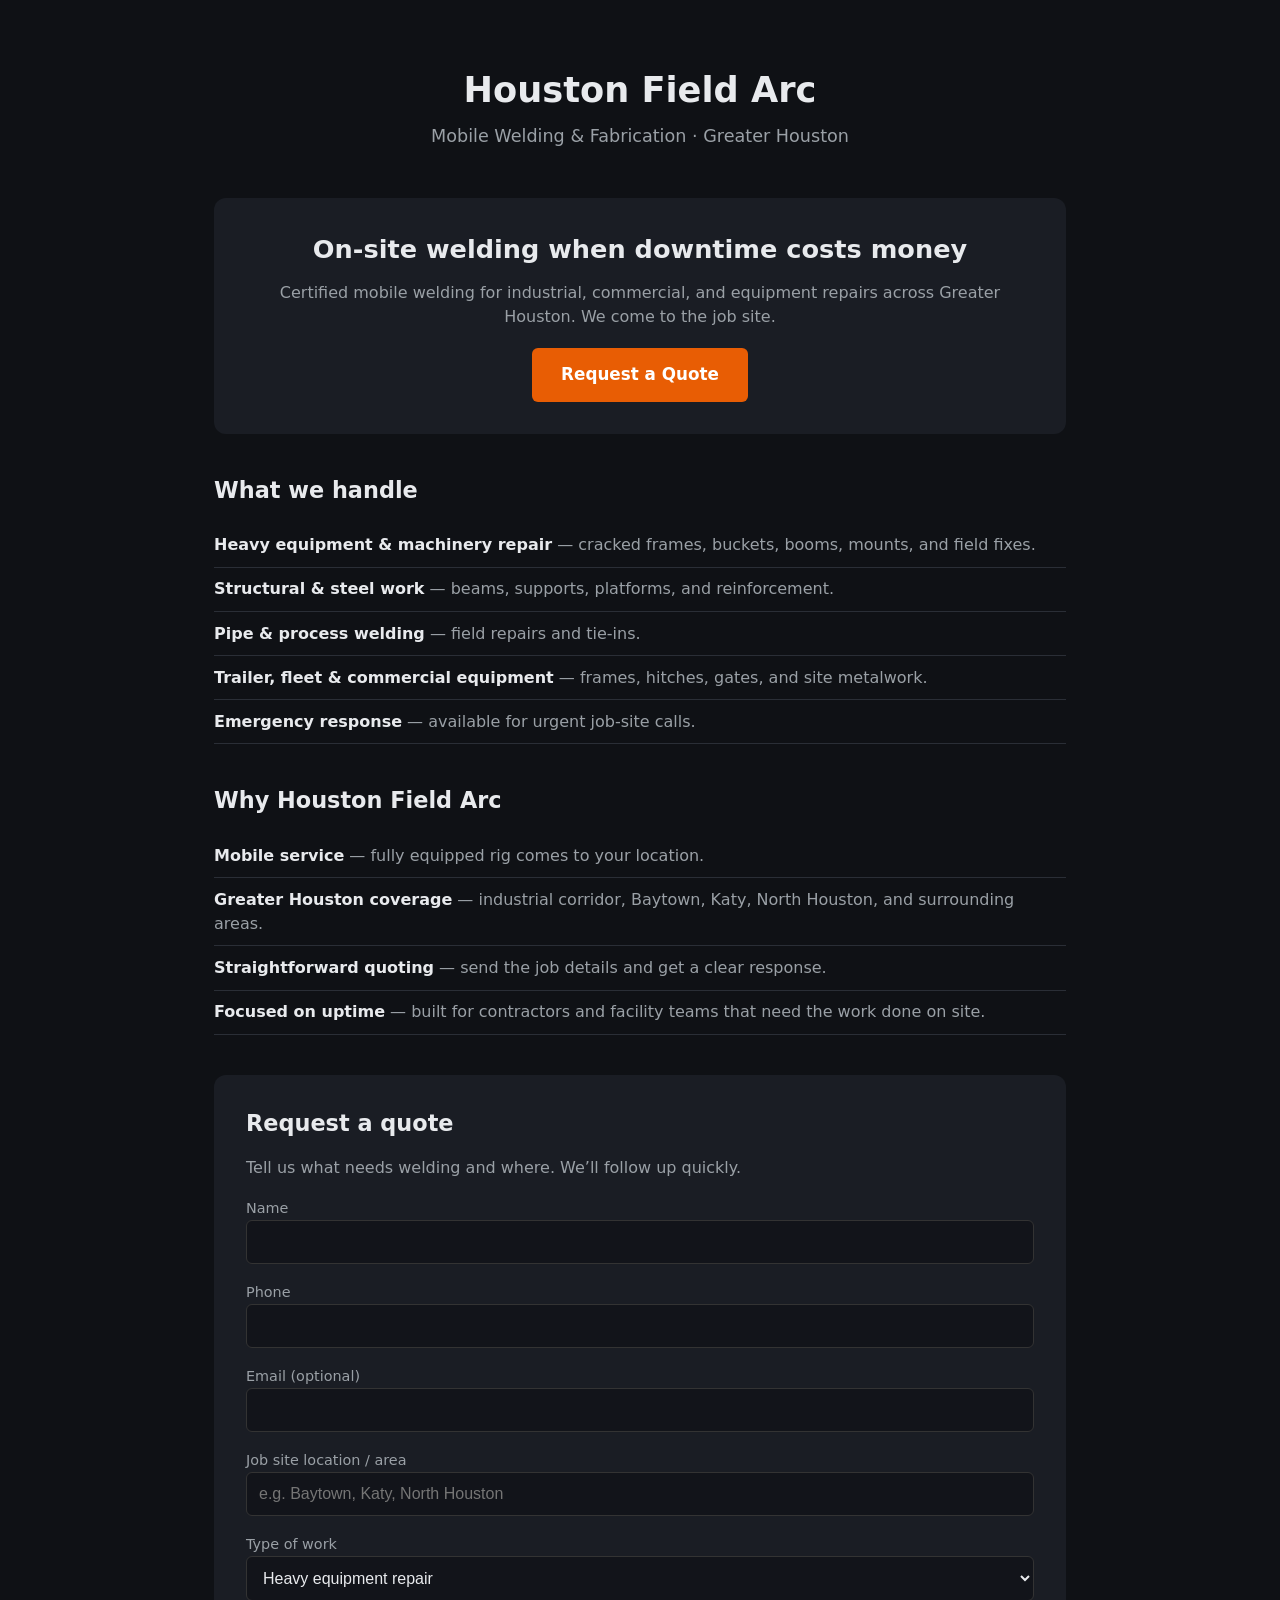
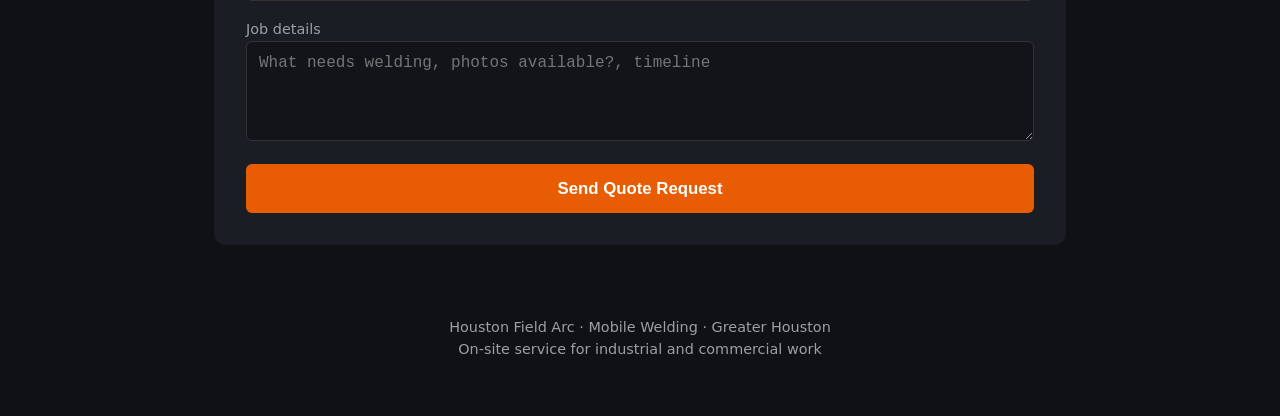
==== index.html @ 2a17fc06 "Add Houston Field Arc landing page" ====
<!DOCTYPE html>
<html lang="en">
<head>
  <meta charset="UTF-8">
  <meta name="viewport" content="width=device-width, initial-scale=1.0">
  <title>Houston Field Arc | Mobile Welding & Fabrication</title>
  <meta name="description" content="Mobile welding and fabrication in Greater Houston. On-site repairs for industrial, commercial, and equipment work. Fast response.">
  <style>
    :root {
      --bg: #0f1115;
      --card: #1a1d24;
      --accent: #e85d04;
      --text: #e8eaed;
      --muted: #9aa0a6;
    }
    * { box-sizing: border-box; margin: 0; padding: 0; }
    body {
      font-family: system-ui, -apple-system, Segoe UI, Roboto, sans-serif;
      background: var(--bg);
      color: var(--text);
      line-height: 1.5;
    }
    .container { max-width: 900px; margin: 0 auto; padding: 1.5rem; }
    header {
      text-align: center;
      padding: 2.5rem 1rem 1.5rem;
    }
    header h1 { font-size: 2.2rem; margin-bottom: 0.4rem; }
    header p { color: var(--muted); font-size: 1.1rem; }
    .hero {
      background: var(--card);
      border-radius: 12px;
      padding: 2rem;
      margin: 1.5rem 0;
      text-align: center;
    }
    .hero h2 { font-size: 1.6rem; margin-bottom: 0.8rem; }
    .hero p { margin-bottom: 1.2rem; color: var(--muted); }
    .btn {
      display: inline-block;
      background: var(--accent);
      color: #fff;
      padding: 0.9rem 1.8rem;
      border-radius: 6px;
      text-decoration: none;
      font-weight: 600;
      font-size: 1.05rem;
    }
    .btn:hover { opacity: 0.9; }
    section { margin: 2.5rem 0; }
    h3 { font-size: 1.4rem; margin-bottom: 1rem; }
    ul { list-style: none; }
    ul li {
      padding: 0.6rem 0;
      border-bottom: 1px solid #2a2e36;
      color: var(--muted);
    }
    ul li strong { color: var(--text); }
    .form-card {
      background: var(--card);
      border-radius: 12px;
      padding: 2rem;
    }
    form { display: grid; gap: 1rem; }
    label { font-size: 0.9rem; color: var(--muted); }
    input, textarea, select {
      width: 100%;
      padding: 0.75rem;
      border: 1px solid #333;
      border-radius: 6px;
      background: #12141a;
      color: var(--text);
      font-size: 1rem;
    }
    textarea { min-height: 100px; resize: vertical; }
    button[type="submit"] {
      background: var(--accent);
      color: #fff;
      border: none;
      padding: 0.9rem;
      border-radius: 6px;
      font-weight: 600;
      cursor: pointer;
      font-size: 1.05rem;
    }
    footer {
      text-align: center;
      padding: 2rem 1rem;
      color: var(--muted);
      font-size: 0.9rem;
    }
  </style>
</head>
<body>
  <div class="container">
    <header>
      <h1>Houston Field Arc</h1>
      <p>Mobile Welding & Fabrication · Greater Houston</p>
    </header>

    <div class="hero">
      <h2>On-site welding when downtime costs money</h2>
      <p>Certified mobile welding for industrial, commercial, and equipment repairs across Greater Houston. We come to the job site.</p>
      <a href="#quote" class="btn">Request a Quote</a>
    </div>

    <section>
      <h3>What we handle</h3>
      <ul>
        <li><strong>Heavy equipment & machinery repair</strong> — cracked frames, buckets, booms, mounts, and field fixes.</li>
        <li><strong>Structural & steel work</strong> — beams, supports, platforms, and reinforcement.</li>
        <li><strong>Pipe & process welding</strong> — field repairs and tie-ins.</li>
        <li><strong>Trailer, fleet & commercial equipment</strong> — frames, hitches, gates, and site metalwork.</li>
        <li><strong>Emergency response</strong> — available for urgent job-site calls.</li>
      </ul>
    </section>

    <section>
      <h3>Why Houston Field Arc</h3>
      <ul>
        <li><strong>Mobile service</strong> — fully equipped rig comes to your location.</li>
        <li><strong>Greater Houston coverage</strong> — industrial corridor, Baytown, Katy, North Houston, and surrounding areas.</li>
        <li><strong>Straightforward quoting</strong> — send the job details and get a clear response.</li>
        <li><strong>Focused on uptime</strong> — built for contractors and facility teams that need the work done on site.</li>
      </ul>
    </section>

    <section id="quote" class="form-card">
      <h3>Request a quote</h3>
      <p style="color: var(--muted); margin-bottom: 1rem;">Tell us what needs welding and where. We’ll follow up quickly.</p>
      <form name="quote" method="POST" data-netlify="true" netlify-honeypot="bot-field">
        <input type="hidden" name="form-name" value="quote">
        <p style="display:none;"><label>Don’t fill this out: <input name="bot-field"></label></p>
        <div>
          <label for="name">Name</label>
          <input type="text" id="name" name="name" required>
        </div>
        <div>
          <label for="phone">Phone</label>
          <input type="tel" id="phone" name="phone" required>
        </div>
        <div>
          <label for="email">Email (optional)</label>
          <input type="email" id="email" name="email">
        </div>
        <div>
          <label for="location">Job site location / area</label>
          <input type="text" id="location" name="location" placeholder="e.g. Baytown, Katy, North Houston" required>
        </div>
        <div>
          <label for="service">Type of work</label>
          <select id="service" name="service">
            <option>Heavy equipment repair</option>
            <option>Structural / steel</option>
            <option>Pipe / process</option>
            <option>Trailer or fleet</option>
            <option>Emergency / urgent</option>
            <option>Other</option>
          </select>
        </div>
        <div>
          <label for="details">Job details</label>
          <textarea id="details" name="details" placeholder="What needs welding, photos available?, timeline" required></textarea>
        </div>
        <button type="submit">Send Quote Request</button>
      </form>
    </section>

    <footer>
      Houston Field Arc · Mobile Welding · Greater Houston<br>
      On-site service for industrial and commercial work
    </footer>
  </div>
</body>
</html>
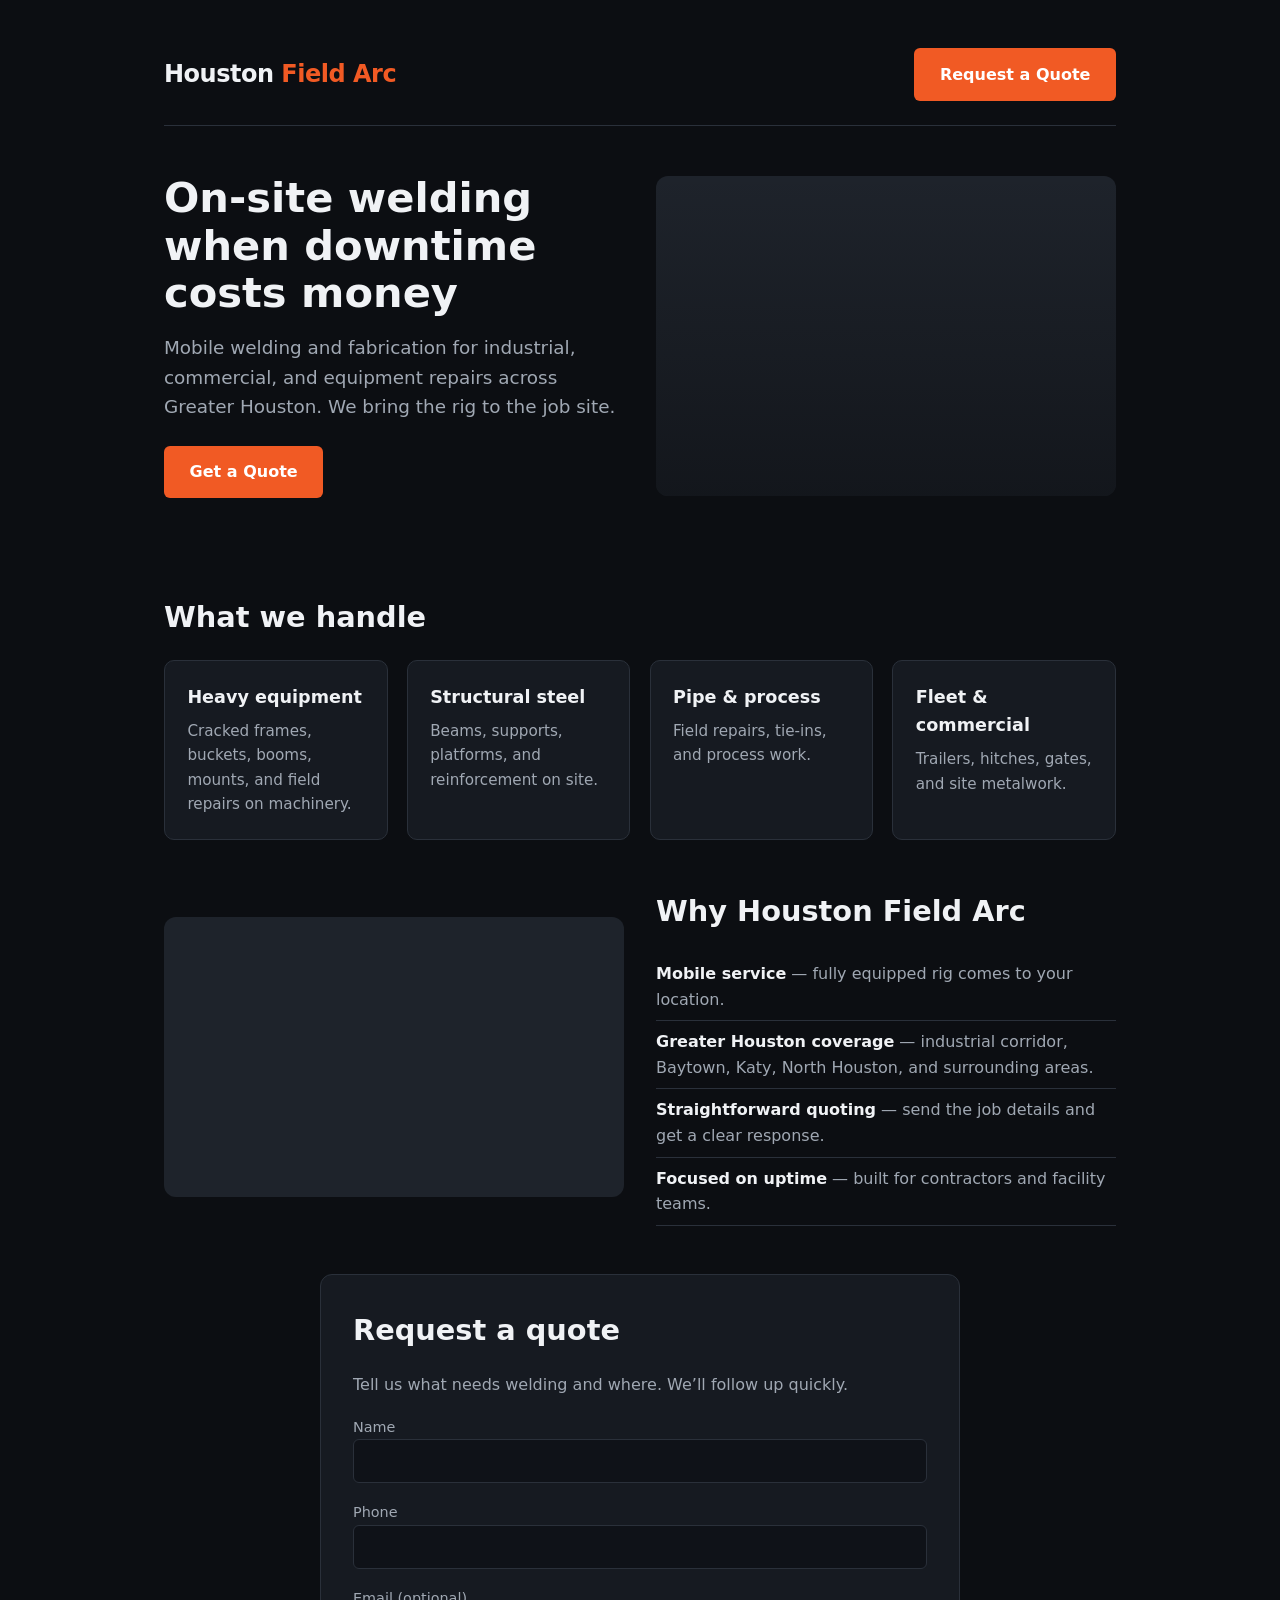
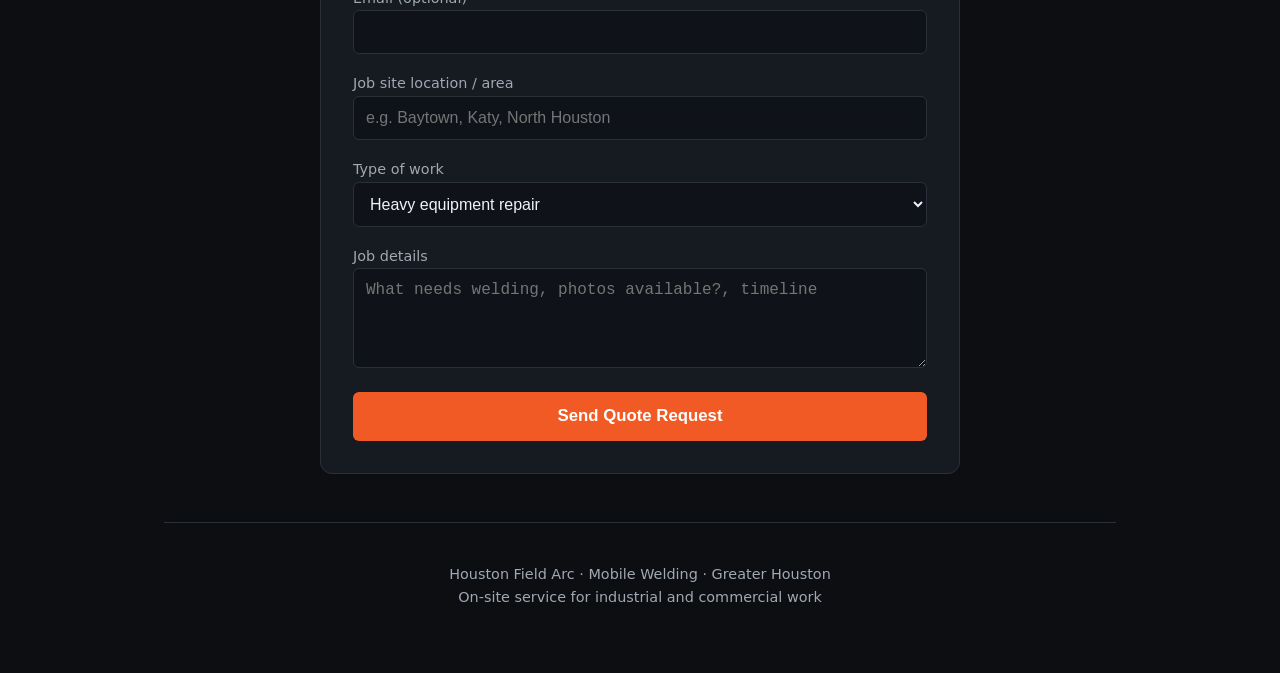
==== commit b9dfbfa4: "Improve layout and visual design of landing page" ====
--- a/index.html
+++ b/index.html
@@ -7,68 +7,109 @@
   <meta name="description" content="Mobile welding and fabrication in Greater Houston. On-site repairs for industrial, commercial, and equipment work. Fast response.">
   <style>
     :root {
-      --bg: #0f1115;
-      --card: #1a1d24;
-      --accent: #e85d04;
-      --text: #e8eaed;
-      --muted: #9aa0a6;
+      --bg: #0c0e12;
+      --card: #161a21;
+      --accent: #f15a24;
+      --accent-dark: #d14a1a;
+      --text: #f0f2f5;
+      --muted: #a0a8b3;
+      --border: #2a303a;
     }
     * { box-sizing: border-box; margin: 0; padding: 0; }
     body {
       font-family: system-ui, -apple-system, Segoe UI, Roboto, sans-serif;
       background: var(--bg);
       color: var(--text);
-      line-height: 1.5;
-    }
-    .container { max-width: 900px; margin: 0 auto; padding: 1.5rem; }
+      line-height: 1.6;
+    }
+    .container { max-width: 1000px; margin: 0 auto; padding: 1.5rem; }
     header {
-      text-align: center;
-      padding: 2.5rem 1rem 1.5rem;
-    }
-    header h1 { font-size: 2.2rem; margin-bottom: 0.4rem; }
-    header p { color: var(--muted); font-size: 1.1rem; }
+      display: flex;
+      justify-content: space-between;
+      align-items: center;
+      padding: 1.5rem 0;
+      border-bottom: 1px solid var(--border);
+    }
+    .logo { font-size: 1.5rem; font-weight: 700; letter-spacing: -0.5px; }
+    .logo span { color: var(--accent); }
     .hero {
-      background: var(--card);
-      border-radius: 12px;
-      padding: 2rem;
-      margin: 1.5rem 0;
-      text-align: center;
-    }
-    .hero h2 { font-size: 1.6rem; margin-bottom: 0.8rem; }
-    .hero p { margin-bottom: 1.2rem; color: var(--muted); }
+      display: grid;
+      grid-template-columns: 1fr 1fr;
+      gap: 2rem;
+      align-items: center;
+      padding: 3rem 0;
+    }
+    .hero-text h1 { font-size: 2.6rem; line-height: 1.15; margin-bottom: 1rem; }
+    .hero-text p { color: var(--muted); font-size: 1.15rem; margin-bottom: 1.5rem; }
     .btn {
       display: inline-block;
       background: var(--accent);
       color: #fff;
-      padding: 0.9rem 1.8rem;
+      padding: 0.85rem 1.6rem;
       border-radius: 6px;
       text-decoration: none;
       font-weight: 600;
-      font-size: 1.05rem;
-    }
-    .btn:hover { opacity: 0.9; }
-    section { margin: 2.5rem 0; }
-    h3 { font-size: 1.4rem; margin-bottom: 1rem; }
-    ul { list-style: none; }
-    ul li {
-      padding: 0.6rem 0;
-      border-bottom: 1px solid #2a2e36;
-      color: var(--muted);
-    }
-    ul li strong { color: var(--text); }
+      font-size: 1rem;
+    }
+    .btn:hover { background: var(--accent-dark); }
+    .hero-image {
+      background: #1e232b url('https://images.unsplash.com/photo-1504328345606-18bbc8c9d7d1?auto=format&fit=crop&w=800&q=80') center/cover;
+      height: 320px;
+      border-radius: 12px;
+      position: relative;
+    }
+    .hero-image::after {
+      content: '';
+      position: absolute;
+      inset: 0;
+      background: linear-gradient(to top, rgba(12,14,18,0.6), transparent);
+      border-radius: 12px;
+    }
+    section { margin: 3rem 0; }
+    h2 { font-size: 1.8rem; margin-bottom: 1.2rem; }
+    .services {
+      display: grid;
+      grid-template-columns: repeat(auto-fit, minmax(220px, 1fr));
+      gap: 1.2rem;
+    }
+    .service-card {
+      background: var(--card);
+      border: 1px solid var(--border);
+      border-radius: 10px;
+      padding: 1.4rem;
+    }
+    .service-card h3 { font-size: 1.1rem; margin-bottom: 0.5rem; }
+    .service-card p { color: var(--muted); font-size: 0.95rem; }
+    .why {
+      display: grid;
+      grid-template-columns: 1fr 1fr;
+      gap: 2rem;
+      align-items: center;
+    }
+    .why-image {
+      background: #1e232b url('https://images.unsplash.com/photo-1581094794329-c8112a89af12?auto=format&fit=crop&w=800&q=80') center/cover;
+      height: 280px;
+      border-radius: 12px;
+    }
+    .why ul { list-style: none; }
+    .why li { padding: 0.5rem 0; color: var(--muted); border-bottom: 1px solid var(--border); }
+    .why li strong { color: var(--text); }
     .form-card {
       background: var(--card);
+      border: 1px solid var(--border);
       border-radius: 12px;
       padding: 2rem;
+      max-width: 640px;
+      margin: 0 auto;
     }
     form { display: grid; gap: 1rem; }
     label { font-size: 0.9rem; color: var(--muted); }
     input, textarea, select {
       width: 100%;
       padding: 0.75rem;
-      border: 1px solid #333;
+      border: 1px solid var(--border);
       border-radius: 6px;
-      background: #12141a;
+      background: #0f1218;
       color: var(--text);
       font-size: 1rem;
     }
@@ -83,50 +124,75 @@
       cursor: pointer;
       font-size: 1.05rem;
     }
+    button[type="submit"]:hover { background: var(--accent-dark); }
     footer {
       text-align: center;
-      padding: 2rem 1rem;
+      padding: 2.5rem 1rem;
       color: var(--muted);
       font-size: 0.9rem;
+      border-top: 1px solid var(--border);
+      margin-top: 3rem;
+    }
+    @media (max-width: 700px) {
+      .hero, .why { grid-template-columns: 1fr; }
+      .hero-text h1 { font-size: 2rem; }
+      header { flex-direction: column; gap: 0.5rem; text-align: center; }
     }
   </style>
 </head>
 <body>
   <div class="container">
     <header>
-      <h1>Houston Field Arc</h1>
-      <p>Mobile Welding & Fabrication · Greater Houston</p>
+      <div class="logo">Houston <span>Field Arc</span></div>
+      <a href="#quote" class="btn">Request a Quote</a>
     </header>
 
     <div class="hero">
-      <h2>On-site welding when downtime costs money</h2>
-      <p>Certified mobile welding for industrial, commercial, and equipment repairs across Greater Houston. We come to the job site.</p>
-      <a href="#quote" class="btn">Request a Quote</a>
+      <div class="hero-text">
+        <h1>On-site welding when downtime costs money</h1>
+        <p>Mobile welding and fabrication for industrial, commercial, and equipment repairs across Greater Houston. We bring the rig to the job site.</p>
+        <a href="#quote" class="btn">Get a Quote</a>
+      </div>
+      <div class="hero-image"></div>
     </div>
 
     <section>
-      <h3>What we handle</h3>
-      <ul>
-        <li><strong>Heavy equipment & machinery repair</strong> — cracked frames, buckets, booms, mounts, and field fixes.</li>
-        <li><strong>Structural & steel work</strong> — beams, supports, platforms, and reinforcement.</li>
-        <li><strong>Pipe & process welding</strong> — field repairs and tie-ins.</li>
-        <li><strong>Trailer, fleet & commercial equipment</strong> — frames, hitches, gates, and site metalwork.</li>
-        <li><strong>Emergency response</strong> — available for urgent job-site calls.</li>
-      </ul>
+      <h2>What we handle</h2>
+      <div class="services">
+        <div class="service-card">
+          <h3>Heavy equipment</h3>
+          <p>Cracked frames, buckets, booms, mounts, and field repairs on machinery.</p>
+        </div>
+        <div class="service-card">
+          <h3>Structural steel</h3>
+          <p>Beams, supports, platforms, and reinforcement on site.</p>
+        </div>
+        <div class="service-card">
+          <h3>Pipe & process</h3>
+          <p>Field repairs, tie-ins, and process work.</p>
+        </div>
+        <div class="service-card">
+          <h3>Fleet & commercial</h3>
+          <p>Trailers, hitches, gates, and site metalwork.</p>
+        </div>
+      </div>
     </section>
 
-    <section>
-      <h3>Why Houston Field Arc</h3>
-      <ul>
-        <li><strong>Mobile service</strong> — fully equipped rig comes to your location.</li>
-        <li><strong>Greater Houston coverage</strong> — industrial corridor, Baytown, Katy, North Houston, and surrounding areas.</li>
-        <li><strong>Straightforward quoting</strong> — send the job details and get a clear response.</li>
-        <li><strong>Focused on uptime</strong> — built for contractors and facility teams that need the work done on site.</li>
-      </ul>
+    <section class="why">
+      <div class="why-image"></div>
+      <div>
+        <h2>Why Houston Field Arc</h2>
+        <ul>
+          <li><strong>Mobile service</strong> — fully equipped rig comes to your location.</li>
+          <li><strong>Greater Houston coverage</strong> — industrial corridor, Baytown, Katy, North Houston, and surrounding areas.</li>
+          <li><strong>Straightforward quoting</strong> — send the job details and get a clear response.</li>
+          <li><strong>Focused on uptime</strong> — built for contractors and facility teams.</li>
+        </ul>
+      </div>
     </section>
 
     <section id="quote" class="form-card">
-      <h3>Request a quote</h3>
+      <h2>Request a quote</h2>
       <p style="color: var(--muted); margin-bottom: 1rem;">Tell us what needs welding and where. We’ll follow up quickly.</p>
       <form name="quote" method="POST" data-netlify="true" netlify-honeypot="bot-field">
         <input type="hidden" name="form-name" value="quote">
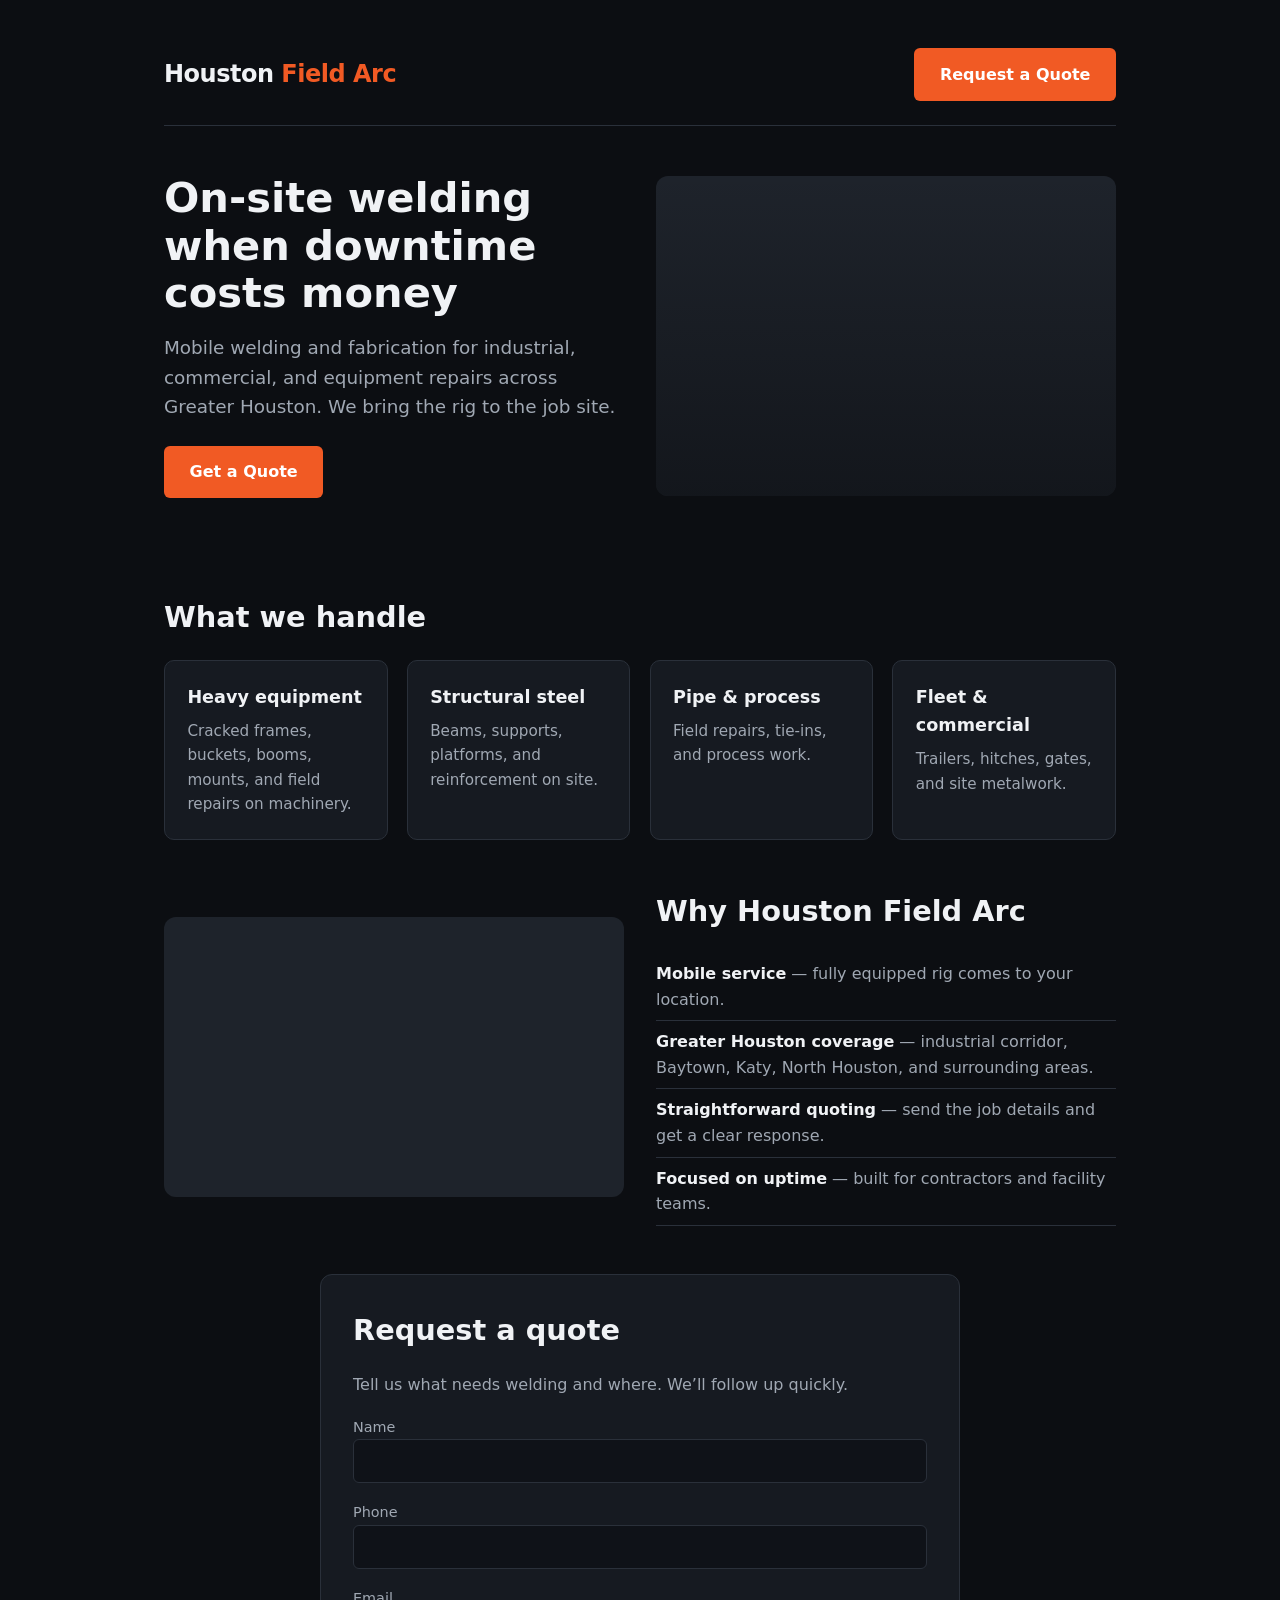
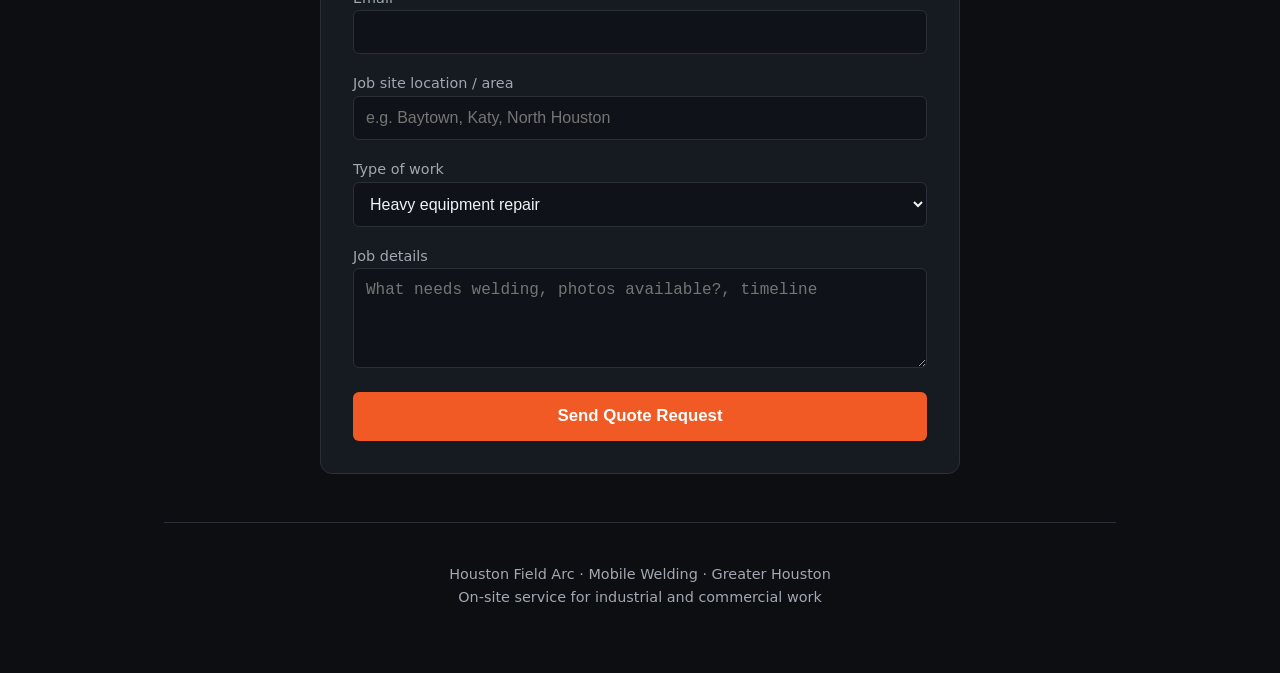
==== commit f9568c02: "Make email field required on quote form" ====
--- a/index.html
+++ b/index.html
@@ -206,8 +206,8 @@
           <input type="tel" id="phone" name="phone" required>
         </div>
         <div>
-          <label for="email">Email (optional)</label>
-          <input type="email" id="email" name="email">
+          <label for="email">Email</label>
+          <input type="email" id="email" name="email" required>
         </div>
         <div>
           <label for="location">Job site location / area</label>
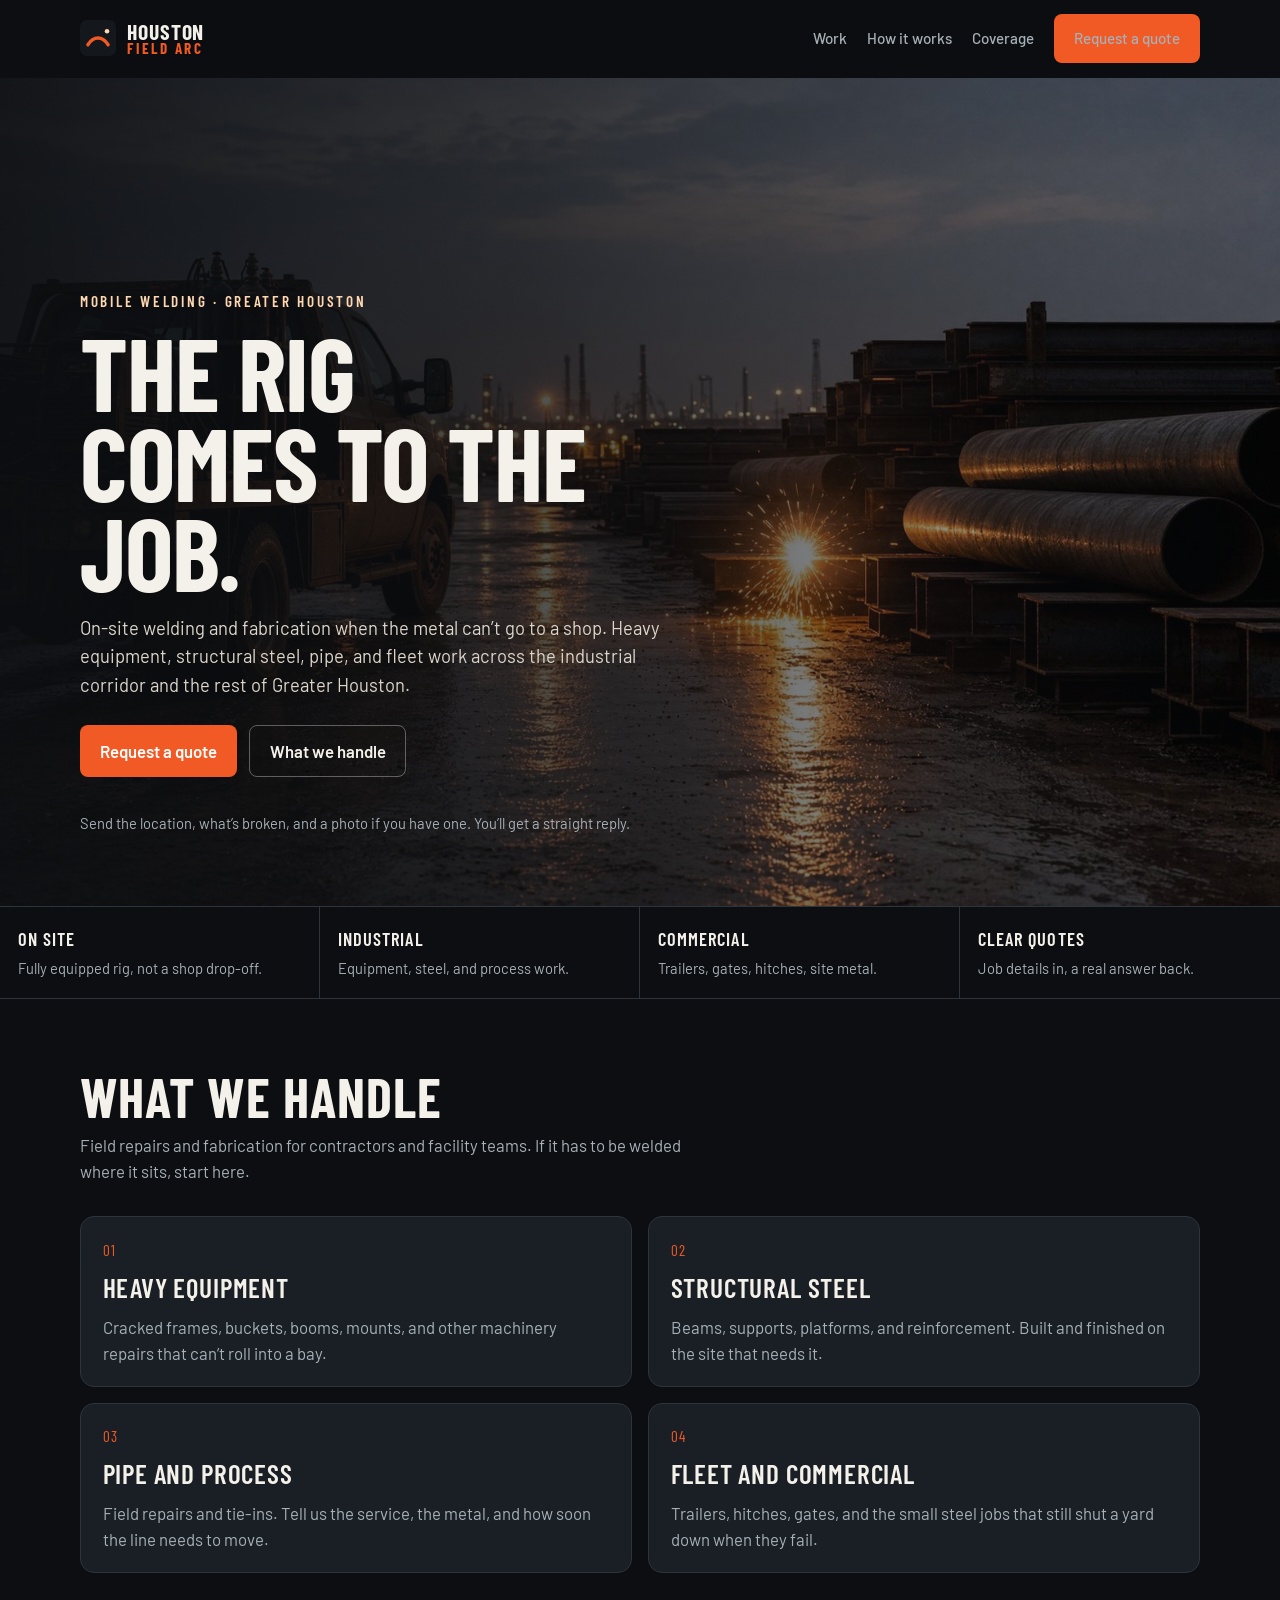
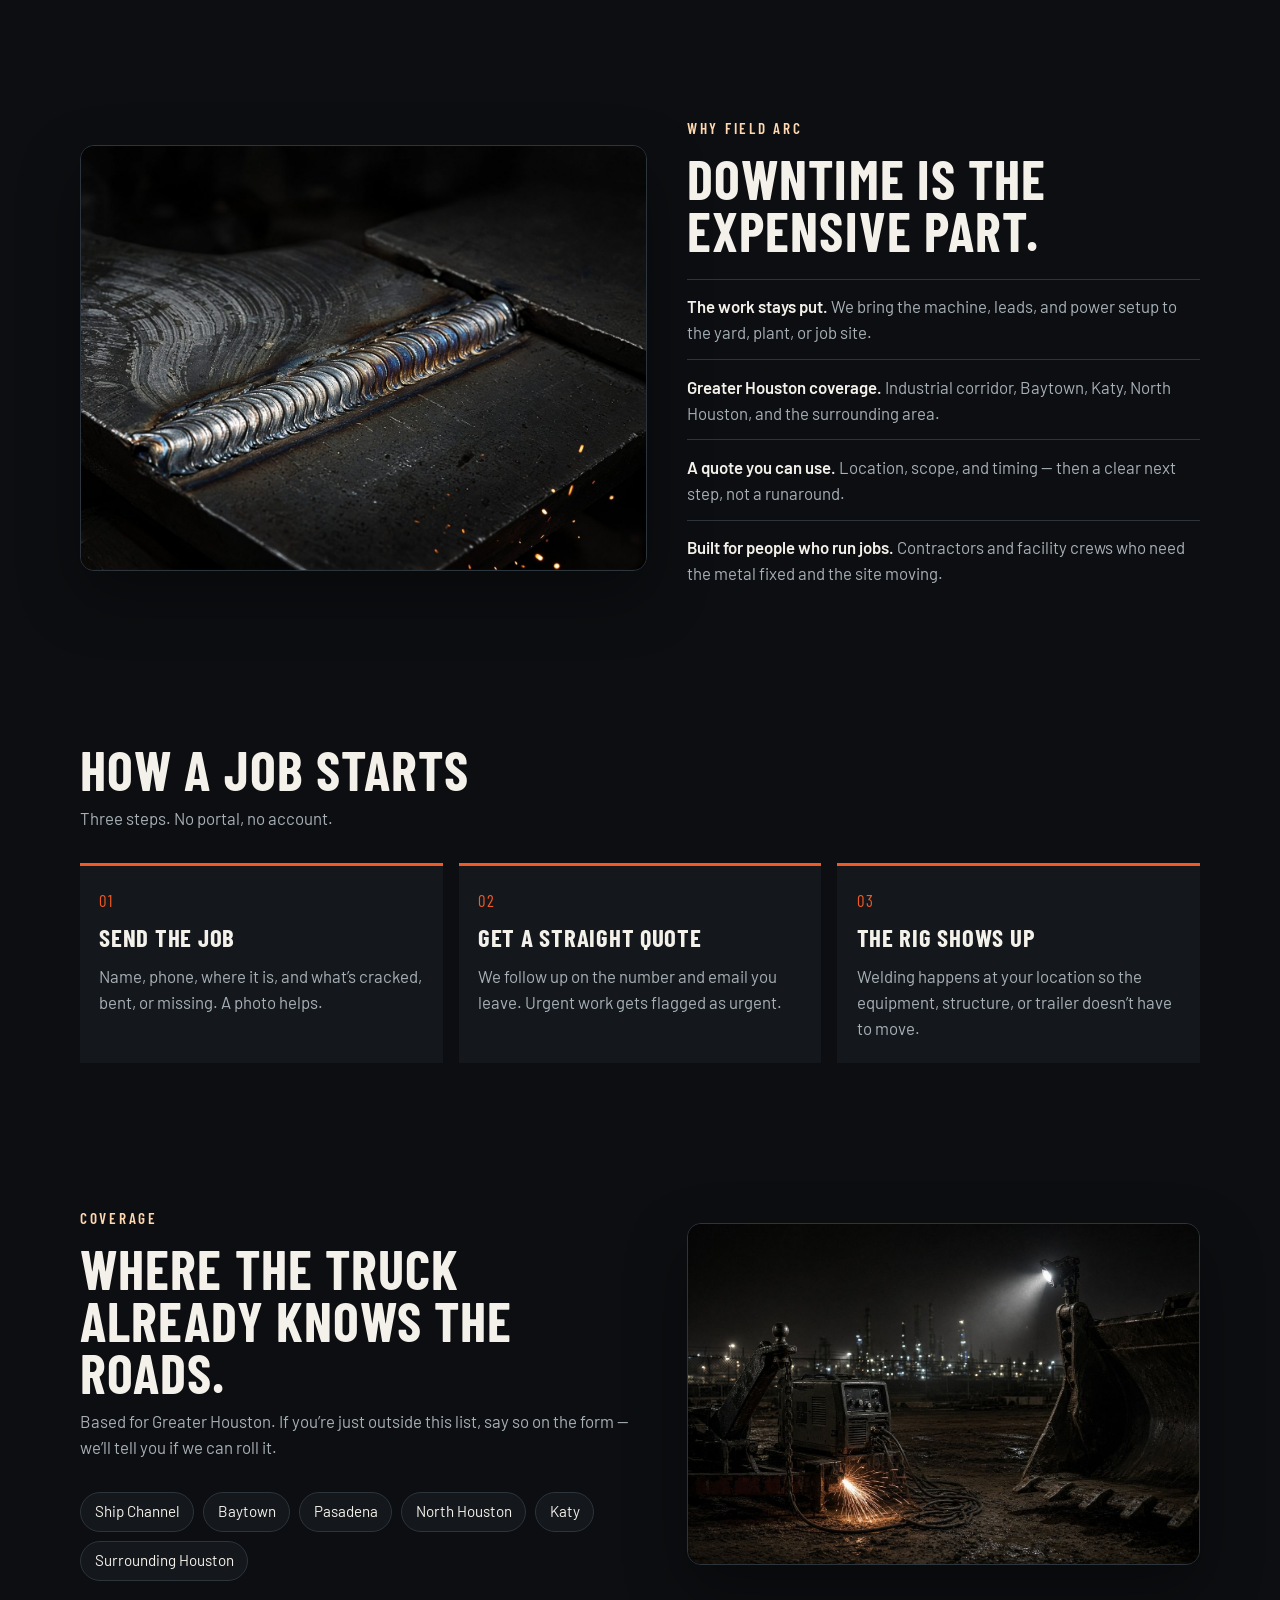
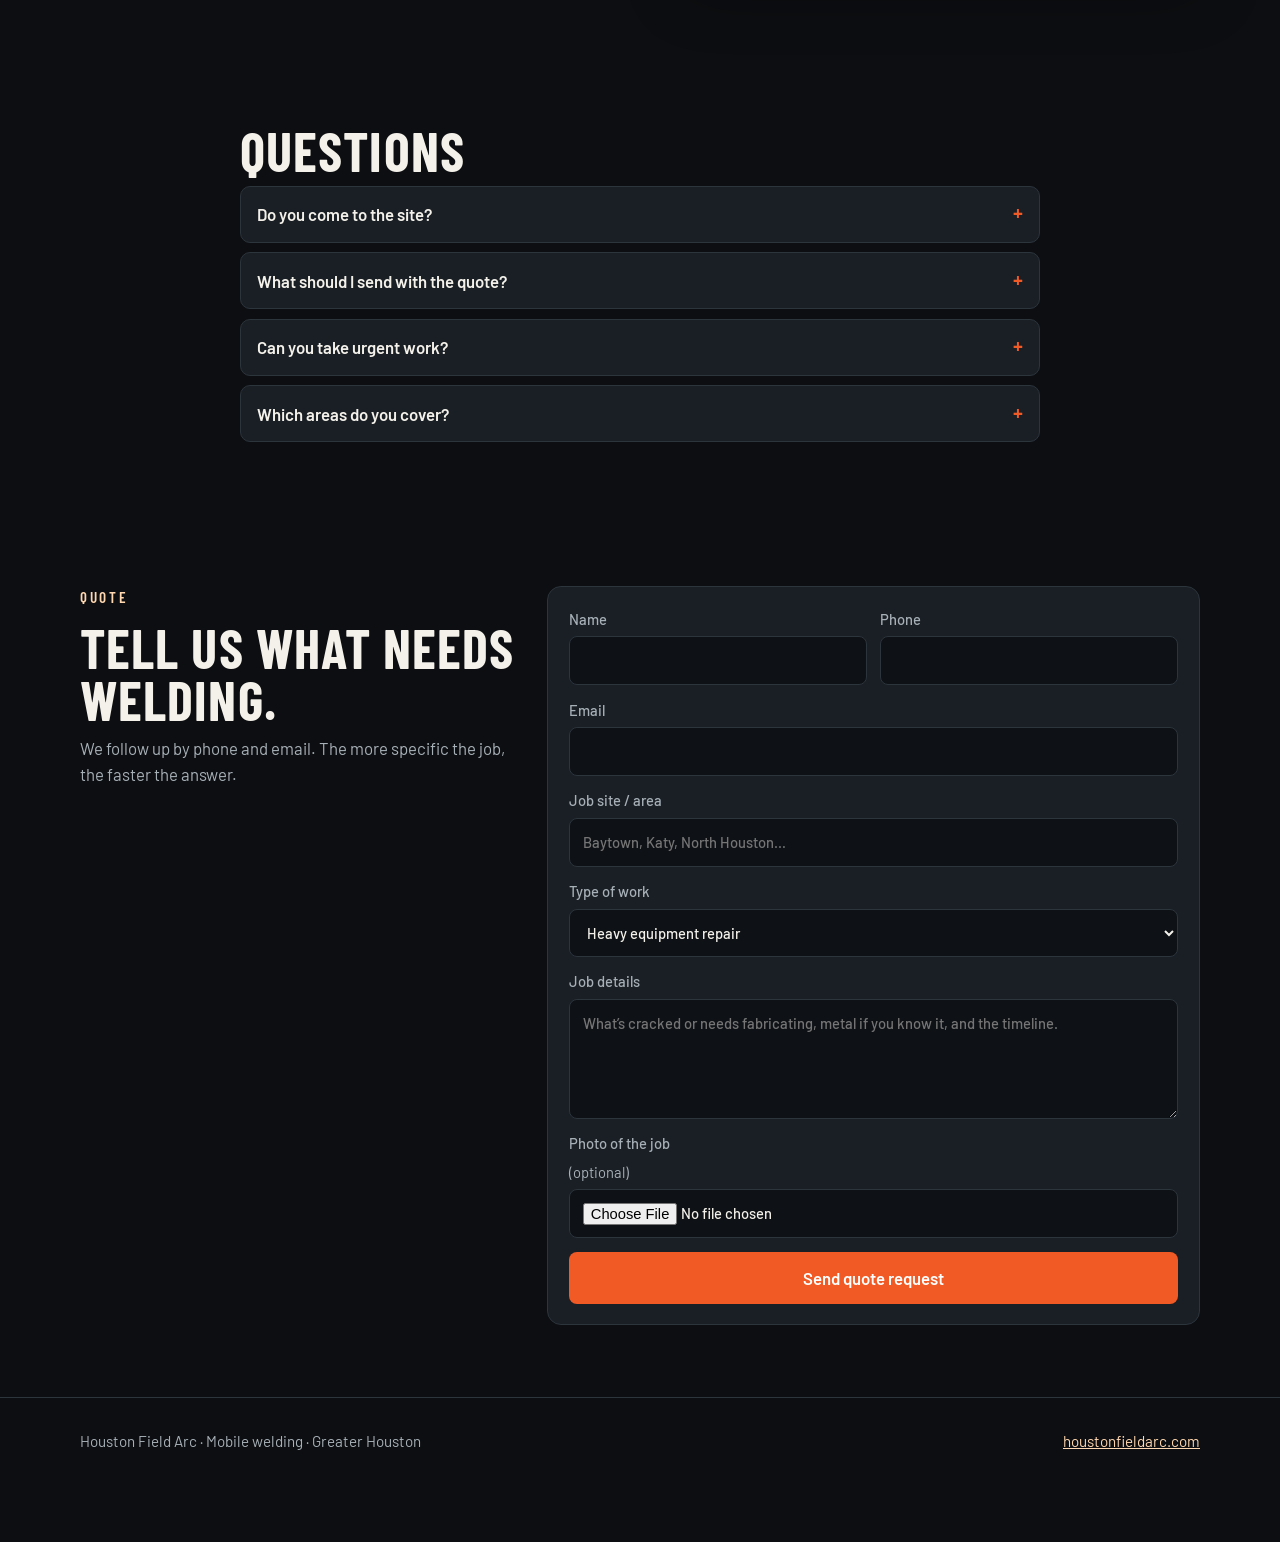
==== commit e954c0fc: "Finish the Houston Field Arc landing page Full one-page site with quote form, thank-you page, and ph" ====
--- a/index.html
+++ b/index.html
@@ -3,239 +3,235 @@
 <head>
   <meta charset="UTF-8">
   <meta name="viewport" content="width=device-width, initial-scale=1.0">
-  <title>Houston Field Arc | Mobile Welding & Fabrication</title>
-  <meta name="description" content="Mobile welding and fabrication in Greater Houston. On-site repairs for industrial, commercial, and equipment work. Fast response.">
-  <style>
-    :root {
-      --bg: #0c0e12;
-      --card: #161a21;
-      --accent: #f15a24;
-      --accent-dark: #d14a1a;
-      --text: #f0f2f5;
-      --muted: #a0a8b3;
-      --border: #2a303a;
-    }
-    * { box-sizing: border-box; margin: 0; padding: 0; }
-    body {
-      font-family: system-ui, -apple-system, Segoe UI, Roboto, sans-serif;
-      background: var(--bg);
-      color: var(--text);
-      line-height: 1.6;
-    }
-    .container { max-width: 1000px; margin: 0 auto; padding: 1.5rem; }
-    header {
-      display: flex;
-      justify-content: space-between;
-      align-items: center;
-      padding: 1.5rem 0;
-      border-bottom: 1px solid var(--border);
-    }
-    .logo { font-size: 1.5rem; font-weight: 700; letter-spacing: -0.5px; }
-    .logo span { color: var(--accent); }
-    .hero {
-      display: grid;
-      grid-template-columns: 1fr 1fr;
-      gap: 2rem;
-      align-items: center;
-      padding: 3rem 0;
-    }
-    .hero-text h1 { font-size: 2.6rem; line-height: 1.15; margin-bottom: 1rem; }
-    .hero-text p { color: var(--muted); font-size: 1.15rem; margin-bottom: 1.5rem; }
-    .btn {
-      display: inline-block;
-      background: var(--accent);
-      color: #fff;
-      padding: 0.85rem 1.6rem;
-      border-radius: 6px;
-      text-decoration: none;
-      font-weight: 600;
-      font-size: 1rem;
-    }
-    .btn:hover { background: var(--accent-dark); }
-    .hero-image {
-      background: #1e232b url('https://images.unsplash.com/photo-1504328345606-18bbc8c9d7d1?auto=format&fit=crop&w=800&q=80') center/cover;
-      height: 320px;
-      border-radius: 12px;
-      position: relative;
-    }
-    .hero-image::after {
-      content: '';
-      position: absolute;
-      inset: 0;
-      background: linear-gradient(to top, rgba(12,14,18,0.6), transparent);
-      border-radius: 12px;
-    }
-    section { margin: 3rem 0; }
-    h2 { font-size: 1.8rem; margin-bottom: 1.2rem; }
-    .services {
-      display: grid;
-      grid-template-columns: repeat(auto-fit, minmax(220px, 1fr));
-      gap: 1.2rem;
-    }
-    .service-card {
-      background: var(--card);
-      border: 1px solid var(--border);
-      border-radius: 10px;
-      padding: 1.4rem;
-    }
-    .service-card h3 { font-size: 1.1rem; margin-bottom: 0.5rem; }
-    .service-card p { color: var(--muted); font-size: 0.95rem; }
-    .why {
-      display: grid;
-      grid-template-columns: 1fr 1fr;
-      gap: 2rem;
-      align-items: center;
-    }
-    .why-image {
-      background: #1e232b url('https://images.unsplash.com/photo-1581094794329-c8112a89af12?auto=format&fit=crop&w=800&q=80') center/cover;
-      height: 280px;
-      border-radius: 12px;
-    }
-    .why ul { list-style: none; }
-    .why li { padding: 0.5rem 0; color: var(--muted); border-bottom: 1px solid var(--border); }
-    .why li strong { color: var(--text); }
-    .form-card {
-      background: var(--card);
-      border: 1px solid var(--border);
-      border-radius: 12px;
-      padding: 2rem;
-      max-width: 640px;
-      margin: 0 auto;
-    }
-    form { display: grid; gap: 1rem; }
-    label { font-size: 0.9rem; color: var(--muted); }
-    input, textarea, select {
-      width: 100%;
-      padding: 0.75rem;
-      border: 1px solid var(--border);
-      border-radius: 6px;
-      background: #0f1218;
-      color: var(--text);
-      font-size: 1rem;
-    }
-    textarea { min-height: 100px; resize: vertical; }
-    button[type="submit"] {
-      background: var(--accent);
-      color: #fff;
-      border: none;
-      padding: 0.9rem;
-      border-radius: 6px;
-      font-weight: 600;
-      cursor: pointer;
-      font-size: 1.05rem;
-    }
-    button[type="submit"]:hover { background: var(--accent-dark); }
-    footer {
-      text-align: center;
-      padding: 2.5rem 1rem;
-      color: var(--muted);
-      font-size: 0.9rem;
-      border-top: 1px solid var(--border);
-      margin-top: 3rem;
-    }
-    @media (max-width: 700px) {
-      .hero, .why { grid-template-columns: 1fr; }
-      .hero-text h1 { font-size: 2rem; }
-      header { flex-direction: column; gap: 0.5rem; text-align: center; }
-    }
-  </style>
+  <title>Houston Field Arc | Mobile Welding in Greater Houston</title>
+  <meta name="description" content="Mobile welding and fabrication across Greater Houston. On-site repairs for heavy equipment, structural steel, pipe, and fleet work. Request a quote.">
+  <link rel="canonical" href="https://houstonfieldarc.com/">
+  <meta property="og:title" content="Houston Field Arc | Mobile Welding in Greater Houston">
+  <meta property="og:description" content="The rig comes to the job. On-site welding for equipment, steel, pipe, and fleet work.">
+  <meta property="og:type" content="website">
+  <meta property="og:url" content="https://houstonfieldarc.com/">
+  <meta property="og:image" content="https://houstonfieldarc.com/img/og.jpg">
+  <meta name="twitter:card" content="summary_large_image">
+  <link rel="icon" href="/favicon.svg" type="image/svg+xml">
+  <link rel="preconnect" href="https://fonts.googleapis.com">
+  <link rel="preconnect" href="https://fonts.gstatic.com" crossorigin>
+  <link href="https://fonts.googleapis.com/css2?family=Barlow+Condensed:wght@600;700&family=Barlow:wght@400;500;600&display=swap" rel="stylesheet">
+  <link rel="stylesheet" href="/styles.css">
 </head>
 <body>
-  <div class="container">
-    <header>
-      <div class="logo">Houston <span>Field Arc</span></div>
-      <a href="#quote" class="btn">Request a Quote</a>
-    </header>
-
-    <div class="hero">
-      <div class="hero-text">
-        <h1>On-site welding when downtime costs money</h1>
-        <p>Mobile welding and fabrication for industrial, commercial, and equipment repairs across Greater Houston. We bring the rig to the job site.</p>
-        <a href="#quote" class="btn">Get a Quote</a>
-      </div>
-      <div class="hero-image"></div>
+  <a class="skip" href="#quote">Skip to quote form</a>
+  <header class="wrap">
+    <nav class="nav" id="nav">
+      <a class="brand" href="/">
+        <svg viewBox="0 0 64 64" aria-hidden="true">
+          <rect width="64" height="64" rx="12" fill="#14181c"/>
+          <path d="M14 44c10-16 26-16 36 0" fill="none" stroke="#f15a24" stroke-width="6" stroke-linecap="round"/>
+          <circle cx="48" cy="20" r="4" fill="#ffd7b0"/>
+        </svg>
+        <span class="brand-name">Houston<span>Field Arc</span></span>
+      </a>
+      <div class="nav-links">
+        <a href="#work">Work</a>
+        <a href="#how">How it works</a>
+        <a href="#coverage">Coverage</a>
+        <a class="btn" href="#quote">Request a quote</a>
+      </div>
+    </nav>
+  </header>
+
+  <main>
+    <section class="hero">
+      <div class="wrap">
+        <p class="kicker">Mobile welding · Greater Houston</p>
+        <h1>The rig comes to the job.</h1>
+        <p class="lede">On-site welding and fabrication when the metal can’t go to a shop. Heavy equipment, structural steel, pipe, and fleet work across the industrial corridor and the rest of Greater Houston.</p>
+        <div class="actions">
+          <a class="btn" href="#quote">Request a quote</a>
+          <a class="btn ghost" href="#work">What we handle</a>
+        </div>
+        <p class="hero-note">Send the location, what’s broken, and a photo if you have one. You’ll get a straight reply.</p>
+      </div>
+    </section>
+
+    <div class="band">
+      <div><strong>On site</strong><span>Fully equipped rig, not a shop drop-off.</span></div>
+      <div><strong>Industrial</strong><span>Equipment, steel, and process work.</span></div>
+      <div><strong>Commercial</strong><span>Trailers, gates, hitches, site metal.</span></div>
+      <div><strong>Clear quotes</strong><span>Job details in, a real answer back.</span></div>
     </div>
 
+    <section id="work">
+      <div class="wrap">
+        <h2>What we handle</h2>
+        <p class="section-lead">Field repairs and fabrication for contractors and facility teams. If it has to be welded where it sits, start here.</p>
+        <div class="services">
+          <article class="card">
+            <div class="num">01</div>
+            <h3>Heavy equipment</h3>
+            <p>Cracked frames, buckets, booms, mounts, and other machinery repairs that can’t roll into a bay.</p>
+          </article>
+          <article class="card">
+            <div class="num">02</div>
+            <h3>Structural steel</h3>
+            <p>Beams, supports, platforms, and reinforcement. Built and finished on the site that needs it.</p>
+          </article>
+          <article class="card">
+            <div class="num">03</div>
+            <h3>Pipe and process</h3>
+            <p>Field repairs and tie-ins. Tell us the service, the metal, and how soon the line needs to move.</p>
+          </article>
+          <article class="card">
+            <div class="num">04</div>
+            <h3>Fleet and commercial</h3>
+            <p>Trailers, hitches, gates, and the small steel jobs that still shut a yard down when they fail.</p>
+          </article>
+        </div>
+      </div>
+    </section>
+
     <section>
-      <h2>What we handle</h2>
-      <div class="services">
-        <div class="service-card">
-          <h3>Heavy equipment</h3>
-          <p>Cracked frames, buckets, booms, mounts, and field repairs on machinery.</p>
-        </div>
-        <div class="service-card">
-          <h3>Structural steel</h3>
-          <p>Beams, supports, platforms, and reinforcement on site.</p>
-        </div>
-        <div class="service-card">
-          <h3>Pipe & process</h3>
-          <p>Field repairs, tie-ins, and process work.</p>
-        </div>
-        <div class="service-card">
-          <h3>Fleet & commercial</h3>
-          <p>Trailers, hitches, gates, and site metalwork.</p>
-        </div>
-      </div>
-    </section>
-
-    <section class="why">
-      <div class="why-image"></div>
-      <div>
-        <h2>Why Houston Field Arc</h2>
-        <ul>
-          <li><strong>Mobile service</strong> — fully equipped rig comes to your location.</li>
-          <li><strong>Greater Houston coverage</strong> — industrial corridor, Baytown, Katy, North Houston, and surrounding areas.</li>
-          <li><strong>Straightforward quoting</strong> — send the job details and get a clear response.</li>
-          <li><strong>Focused on uptime</strong> — built for contractors and facility teams.</li>
-        </ul>
-      </div>
-    </section>
-
-    <section id="quote" class="form-card">
-      <h2>Request a quote</h2>
-      <p style="color: var(--muted); margin-bottom: 1rem;">Tell us what needs welding and where. We’ll follow up quickly.</p>
-      <form name="quote" method="POST" data-netlify="true" netlify-honeypot="bot-field">
-        <input type="hidden" name="form-name" value="quote">
-        <p style="display:none;"><label>Don’t fill this out: <input name="bot-field"></label></p>
+      <div class="wrap split">
+        <div class="frame">
+          <img src="img/weld-bead.jpg" alt="Close-up of a finished weld bead on thick steel plate">
+        </div>
         <div>
-          <label for="name">Name</label>
-          <input type="text" id="name" name="name" required>
-        </div>
+          <p class="kicker">Why Field Arc</p>
+          <h2>Downtime is the expensive part.</h2>
+          <ul class="points">
+            <li><strong>The work stays put.</strong> We bring the machine, leads, and power setup to the yard, plant, or job site.</li>
+            <li><strong>Greater Houston coverage.</strong> Industrial corridor, Baytown, Katy, North Houston, and the surrounding area.</li>
+            <li><strong>A quote you can use.</strong> Location, scope, and timing — then a clear next step, not a runaround.</li>
+            <li><strong>Built for people who run jobs.</strong> Contractors and facility crews who need the metal fixed and the site moving.</li>
+          </ul>
+        </div>
+      </div>
+    </section>
+
+    <section id="how">
+      <div class="wrap">
+        <h2>How a job starts</h2>
+        <p class="section-lead">Three steps. No portal, no account.</p>
+        <div class="steps">
+          <article class="step">
+            <div class="num">01</div>
+            <h3>Send the job</h3>
+            <p>Name, phone, where it is, and what’s cracked, bent, or missing. A photo helps.</p>
+          </article>
+          <article class="step">
+            <div class="num">02</div>
+            <h3>Get a straight quote</h3>
+            <p>We follow up on the number and email you leave. Urgent work gets flagged as urgent.</p>
+          </article>
+          <article class="step">
+            <div class="num">03</div>
+            <h3>The rig shows up</h3>
+            <p>Welding happens at your location so the equipment, structure, or trailer doesn’t have to move.</p>
+          </article>
+        </div>
+      </div>
+    </section>
+
+    <section id="coverage">
+      <div class="wrap split">
         <div>
-          <label for="phone">Phone</label>
-          <input type="tel" id="phone" name="phone" required>
-        </div>
+          <p class="kicker">Coverage</p>
+          <h2>Where the truck already knows the roads.</h2>
+          <p class="section-lead">Based for Greater Houston. If you’re just outside this list, say so on the form — we’ll tell you if we can roll it.</p>
+          <div class="areas">
+            <span>Ship Channel</span>
+            <span>Baytown</span>
+            <span>Pasadena</span>
+            <span>North Houston</span>
+            <span>Katy</span>
+            <span>Surrounding Houston</span>
+          </div>
+        </div>
+        <div class="frame">
+          <img src="img/night-rig.jpg" alt="Welding leads and work light set up beside heavy equipment at night">
+        </div>
+      </div>
+    </section>
+
+    <section>
+      <div class="wrap" style="max-width: 800px;">
+        <h2>Questions</h2>
+        <div class="faq">
+          <details>
+            <summary>Do you come to the site?</summary>
+            <p>Yes. This is mobile welding. The rig is set up where the metal is — a yard, a plant, a job site, or a trailer that isn’t moving.</p>
+          </details>
+          <details>
+            <summary>What should I send with the quote?</summary>
+            <p>Where it is, what needs welding, the metal if you know it, and how soon it has to be done. A photo of the crack or the joint saves a round of questions.</p>
+          </details>
+          <details>
+            <summary>Can you take urgent work?</summary>
+            <p>Mark the job as emergency on the form and put the timing in the details. We’ll tell you straight if we can get there.</p>
+          </details>
+          <details>
+            <summary>Which areas do you cover?</summary>
+            <p>Greater Houston, with regular work along the industrial corridor, Baytown, Katy, and North Houston. If you’re outside that, ask anyway.</p>
+          </details>
+        </div>
+      </div>
+    </section>
+
+    <section id="quote">
+      <div class="wrap quote-grid">
         <div>
-          <label for="email">Email</label>
-          <input type="email" id="email" name="email" required>
-        </div>
-        <div>
-          <label for="location">Job site location / area</label>
-          <input type="text" id="location" name="location" placeholder="e.g. Baytown, Katy, North Houston" required>
-        </div>
-        <div>
-          <label for="service">Type of work</label>
-          <select id="service" name="service">
-            <option>Heavy equipment repair</option>
-            <option>Structural / steel</option>
-            <option>Pipe / process</option>
-            <option>Trailer or fleet</option>
-            <option>Emergency / urgent</option>
-            <option>Other</option>
-          </select>
-        </div>
-        <div>
-          <label for="details">Job details</label>
-          <textarea id="details" name="details" placeholder="What needs welding, photos available?, timeline" required></textarea>
-        </div>
-        <button type="submit">Send Quote Request</button>
-      </form>
-    </section>
-
-    <footer>
-      Houston Field Arc · Mobile Welding · Greater Houston<br>
-      On-site service for industrial and commercial work
-    </footer>
+          <p class="kicker">Quote</p>
+          <h2>Tell us what needs welding.</h2>
+          <p class="section-lead">We follow up by phone and email. The more specific the job, the faster the answer.</p>
+        </div>
+        <form name="quote" method="POST" action="/thanks" enctype="multipart/form-data" data-netlify="true" netlify-honeypot="bot-field">
+          <input type="hidden" name="form-name" value="quote">
+          <input type="hidden" name="subject" value="Houston Field Arc quote — %{submissionId}">
+          <p class="hp"><label>Don’t fill this out: <input name="bot-field"></label></p>
+          <div class="two">
+            <label>Name
+              <input type="text" name="name" autocomplete="name" required>
+            </label>
+            <label>Phone
+              <input type="tel" name="phone" autocomplete="tel" required>
+            </label>
+          </div>
+          <label>Email
+            <input type="email" name="email" autocomplete="email" required>
+          </label>
+          <label>Job site / area
+            <input type="text" name="location" placeholder="Baytown, Katy, North Houston…" required>
+          </label>
+          <label>Type of work
+            <select name="service">
+              <option>Heavy equipment repair</option>
+              <option>Structural / steel</option>
+              <option>Pipe / process</option>
+              <option>Trailer or fleet</option>
+              <option>Emergency / urgent</option>
+              <option>Other</option>
+            </select>
+          </label>
+          <label>Job details
+            <textarea name="details" placeholder="What’s cracked or needs fabricating, metal if you know it, and the timeline." required></textarea>
+          </label>
+          <label>Photo of the job <span style="font-weight:400;">(optional)</span>
+            <input type="file" name="photo" accept="image/*">
+          </label>
+          <button class="btn full" type="submit">Send quote request</button>
+        </form>
+      </div>
+    </section>
+  </main>
+
+  <footer>
+    <div class="wrap">
+      <div>Houston Field Arc · Mobile welding · Greater Houston</div>
+      <div><a href="https://houstonfieldarc.com/">houstonfieldarc.com</a></div>
+    </div>
+  </footer>
+
+  <div class="mobile-bar">
+    <a class="btn full" href="#quote">Request a quote</a>
   </div>
 </body>
-</html>+</html>
--- a/styles.css
+++ b/styles.css
@@ -0,0 +1,378 @@
+:root {
+  --bg: #0c0e11;
+  --raise: #14181c;
+  --card: #1a1f25;
+  --line: #2c343c;
+  --text: #f4f1ea;
+  --muted: #a7b0b7;
+  --faint: #727b83;
+  --accent: #f15a24;
+  --accent-deep: #c44516;
+  --heat: #ffd7b0;
+  --font-display: "Barlow Condensed", "Arial Narrow", Impact, sans-serif;
+  --font-body: "Barlow", "Segoe UI", sans-serif;
+  --space: 1.25rem;
+  --radius: 14px;
+  --shadow: 0 24px 60px rgba(0, 0, 0, 0.35);
+}
+
+* { box-sizing: border-box; }
+html { scroll-behavior: smooth; }
+body {
+  margin: 0;
+  background: var(--bg);
+  color: var(--text);
+  font-family: var(--font-body);
+  font-size: 1.05rem;
+  line-height: 1.55;
+}
+img { max-width: 100%; display: block; }
+a { color: inherit; }
+button, a, input, select, textarea { font: inherit; }
+:focus-visible {
+  outline: 2px solid var(--heat);
+  outline-offset: 3px;
+}
+.skip {
+  position: absolute;
+  left: 1rem;
+  top: -4rem;
+  background: var(--accent);
+  color: #fff;
+  padding: 0.6rem 1rem;
+  z-index: 20;
+}
+.skip:focus { top: 1rem; }
+
+.wrap {
+  width: min(1120px, calc(100% - 2rem));
+  margin-inline: auto;
+}
+
+.nav {
+  position: sticky;
+  top: 0;
+  z-index: 10;
+  display: flex;
+  align-items: center;
+  justify-content: space-between;
+  gap: 1rem;
+  padding: 0.85rem 0;
+  background: rgba(12, 14, 17, 0.88);
+  backdrop-filter: blur(12px);
+  border-bottom: 1px solid transparent;
+}
+.nav.scrolled { border-bottom-color: var(--line); }
+.brand {
+  display: flex;
+  align-items: center;
+  gap: 0.7rem;
+  text-decoration: none;
+}
+.brand svg { width: 36px; height: 36px; flex: none; }
+.brand-name {
+  font-family: var(--font-display);
+  font-weight: 700;
+  letter-spacing: 0.04em;
+  font-size: 1.35rem;
+  line-height: 0.95;
+  text-transform: uppercase;
+}
+.brand-name span { color: var(--accent); display: block; font-size: 0.95rem; letter-spacing: 0.16em; }
+.nav-links {
+  display: flex;
+  align-items: center;
+  gap: 1.25rem;
+}
+.nav-links a {
+  text-decoration: none;
+  color: var(--muted);
+  font-size: 0.95rem;
+  font-weight: 500;
+}
+.nav-links a:hover { color: var(--text); }
+
+.btn {
+  display: inline-flex;
+  align-items: center;
+  justify-content: center;
+  min-height: 48px;
+  padding: 0.75rem 1.2rem;
+  border-radius: 8px;
+  border: 1px solid transparent;
+  text-decoration: none;
+  font-weight: 600;
+  cursor: pointer;
+  background: var(--accent);
+  color: #fff;
+}
+.btn:hover { background: var(--accent-deep); }
+.btn.ghost {
+  background: transparent;
+  border-color: rgba(244, 241, 234, 0.35);
+  color: var(--text);
+}
+.btn.ghost:hover { border-color: var(--text); background: rgba(255, 255, 255, 0.04); }
+.btn.full { width: 100%; }
+
+.hero {
+  position: relative;
+  min-height: calc(100svh - 72px);
+  display: grid;
+  align-items: end;
+  background:
+    linear-gradient(90deg, rgba(12, 14, 17, 0.92) 0%, rgba(12, 14, 17, 0.72) 42%, rgba(12, 14, 17, 0.25) 100%),
+    url("img/yard-dusk.jpg") center / cover no-repeat;
+  padding: 4.5rem 0 3.5rem;
+}
+.kicker {
+  color: var(--heat);
+  font-family: var(--font-display);
+  letter-spacing: 0.18em;
+  text-transform: uppercase;
+  font-weight: 600;
+  font-size: 0.95rem;
+  margin: 0 0 0.8rem;
+}
+h1 {
+  font-family: var(--font-display);
+  font-weight: 700;
+  letter-spacing: -0.01em;
+  text-transform: uppercase;
+  font-size: clamp(3.1rem, 8vw, 6.4rem);
+  line-height: 0.88;
+  margin: 0 0 1.1rem;
+  max-width: 11ch;
+}
+.lede {
+  max-width: 38rem;
+  color: #ddd6cc;
+  font-size: 1.15rem;
+  margin: 0 0 1.6rem;
+}
+.actions { display: flex; flex-wrap: wrap; gap: 0.75rem; }
+.hero-note {
+  margin-top: 2.2rem;
+  color: var(--muted);
+  font-size: 0.92rem;
+}
+
+.band {
+  display: grid;
+  grid-template-columns: repeat(4, 1fr);
+  border-top: 1px solid var(--line);
+  border-bottom: 1px solid var(--line);
+}
+.band div {
+  padding: 1.15rem 1.1rem;
+  border-right: 1px solid var(--line);
+}
+.band div:last-child { border-right: 0; }
+.band strong {
+  display: block;
+  font-family: var(--font-display);
+  letter-spacing: 0.06em;
+  text-transform: uppercase;
+  font-size: 1.15rem;
+  font-weight: 600;
+}
+.band span { color: var(--muted); font-size: 0.92rem; }
+
+section { padding: 4.5rem 0; }
+h2 {
+  font-family: var(--font-display);
+  text-transform: uppercase;
+  letter-spacing: 0.02em;
+  font-size: clamp(2.2rem, 5vw, 3.4rem);
+  line-height: 0.95;
+  margin: 0 0 0.6rem;
+}
+.section-lead { color: var(--muted); max-width: 40rem; margin: 0 0 2rem; }
+
+.services {
+  display: grid;
+  grid-template-columns: 1fr 1fr;
+  gap: 1rem;
+}
+.card {
+  background: var(--card);
+  border: 1px solid var(--line);
+  border-radius: var(--radius);
+  padding: 1.35rem 1.35rem 1.2rem;
+}
+.card .num {
+  font-family: var(--font-display);
+  color: var(--accent);
+  letter-spacing: 0.08em;
+  font-size: 0.95rem;
+}
+.card h3 {
+  font-family: var(--font-display);
+  text-transform: uppercase;
+  letter-spacing: 0.03em;
+  font-size: 1.7rem;
+  margin: 0.2rem 0 0.4rem;
+  font-weight: 600;
+}
+.card p { margin: 0; color: var(--muted); }
+
+.split {
+  display: grid;
+  grid-template-columns: 1.05fr 0.95fr;
+  gap: 2.5rem;
+  align-items: center;
+}
+.frame {
+  border-radius: var(--radius);
+  overflow: hidden;
+  border: 1px solid var(--line);
+  box-shadow: var(--shadow);
+  min-height: 280px;
+  background: var(--raise);
+}
+.frame img { width: 100%; height: 100%; object-fit: cover; min-height: 320px; }
+.points { list-style: none; margin: 1.4rem 0 0; padding: 0; }
+.points li {
+  padding: 0.85rem 0;
+  border-top: 1px solid var(--line);
+  color: var(--muted);
+}
+.points strong { color: var(--text); font-weight: 600; }
+
+.steps {
+  display: grid;
+  grid-template-columns: repeat(3, 1fr);
+  gap: 1rem;
+  counter-reset: step;
+}
+.step {
+  background: var(--raise);
+  border-top: 3px solid var(--accent);
+  padding: 1.3rem 1.2rem 1.4rem;
+}
+.step h3 {
+  font-family: var(--font-display);
+  text-transform: uppercase;
+  margin: 0.3rem 0 0.4rem;
+  font-size: 1.55rem;
+  letter-spacing: 0.03em;
+}
+.step p { margin: 0; color: var(--muted); }
+.step .num {
+  font-family: var(--font-display);
+  color: var(--accent);
+  letter-spacing: 0.12em;
+}
+
+.areas {
+  display: flex;
+  flex-wrap: wrap;
+  gap: 0.55rem;
+  margin-top: 0.4rem;
+}
+.areas span {
+  border: 1px solid var(--line);
+  border-radius: 999px;
+  padding: 0.45rem 0.85rem;
+  color: var(--text);
+  background: var(--raise);
+  font-size: 0.95rem;
+}
+
+.faq { display: grid; gap: 0.6rem; }
+details {
+  background: var(--card);
+  border: 1px solid var(--line);
+  border-radius: 10px;
+  padding: 0.9rem 1rem;
+}
+summary {
+  cursor: pointer;
+  font-weight: 600;
+  list-style: none;
+}
+summary::-webkit-details-marker { display: none; }
+summary::after {
+  content: "+";
+  float: right;
+  color: var(--accent);
+  font-family: var(--font-display);
+  font-size: 1.4rem;
+  line-height: 1;
+}
+details[open] summary::after { content: "–"; }
+details p { color: var(--muted); margin: 0.7rem 0 0.2rem; }
+
+.quote-grid {
+  display: grid;
+  grid-template-columns: 0.8fr 1.2fr;
+  gap: 2rem;
+  align-items: start;
+}
+form {
+  display: grid;
+  gap: 0.85rem;
+  background: var(--card);
+  border: 1px solid var(--line);
+  border-radius: var(--radius);
+  padding: 1.3rem;
+}
+label { display: grid; gap: 0.35rem; color: var(--muted); font-size: 0.92rem; font-weight: 500; }
+input, select, textarea {
+  width: 100%;
+  background: #0e1115;
+  color: var(--text);
+  border: 1px solid var(--line);
+  border-radius: 8px;
+  padding: 0.75rem 0.8rem;
+  min-height: 48px;
+}
+textarea { min-height: 120px; resize: vertical; }
+.hp { position: absolute; left: -9999px; }
+
+.two { display: grid; grid-template-columns: 1fr 1fr; gap: 0.85rem; }
+
+footer {
+  border-top: 1px solid var(--line);
+  padding: 2rem 0 5.5rem;
+  color: var(--muted);
+  font-size: 0.95rem;
+}
+footer .wrap { display: flex; justify-content: space-between; gap: 1rem; flex-wrap: wrap; }
+footer a { color: var(--heat); }
+
+.mobile-bar {
+  display: none;
+  position: fixed;
+  left: 0;
+  right: 0;
+  bottom: 0;
+  padding: 0.7rem 1rem calc(0.7rem + env(safe-area-inset-bottom));
+  background: rgba(12, 14, 17, 0.94);
+  border-top: 1px solid var(--line);
+  z-index: 12;
+}
+
+.thanks {
+  min-height: 100svh;
+  display: grid;
+  align-items: center;
+  background:
+    linear-gradient(180deg, rgba(12, 14, 17, 0.78), rgba(12, 14, 17, 0.92)),
+    url("img/night-rig.jpg") center / cover no-repeat;
+}
+.thanks-card { max-width: 38rem; padding: 2rem 0 4rem; }
+.thanks h1 { font-size: clamp(3rem, 8vw, 5rem); }
+
+@media (max-width: 860px) {
+  .nav-links a:not(.btn) { display: none; }
+  .band, .services, .split, .steps, .quote-grid, .two { grid-template-columns: 1fr; }
+  .band div { border-right: 0; border-bottom: 1px solid var(--line); }
+  .hero { align-items: end; min-height: 88svh; background-position: 70% center; }
+  .mobile-bar { display: block; }
+  section { padding: 3.2rem 0; }
+}
+
+@media (prefers-reduced-motion: reduce) {
+  html { scroll-behavior: auto; }
+}
